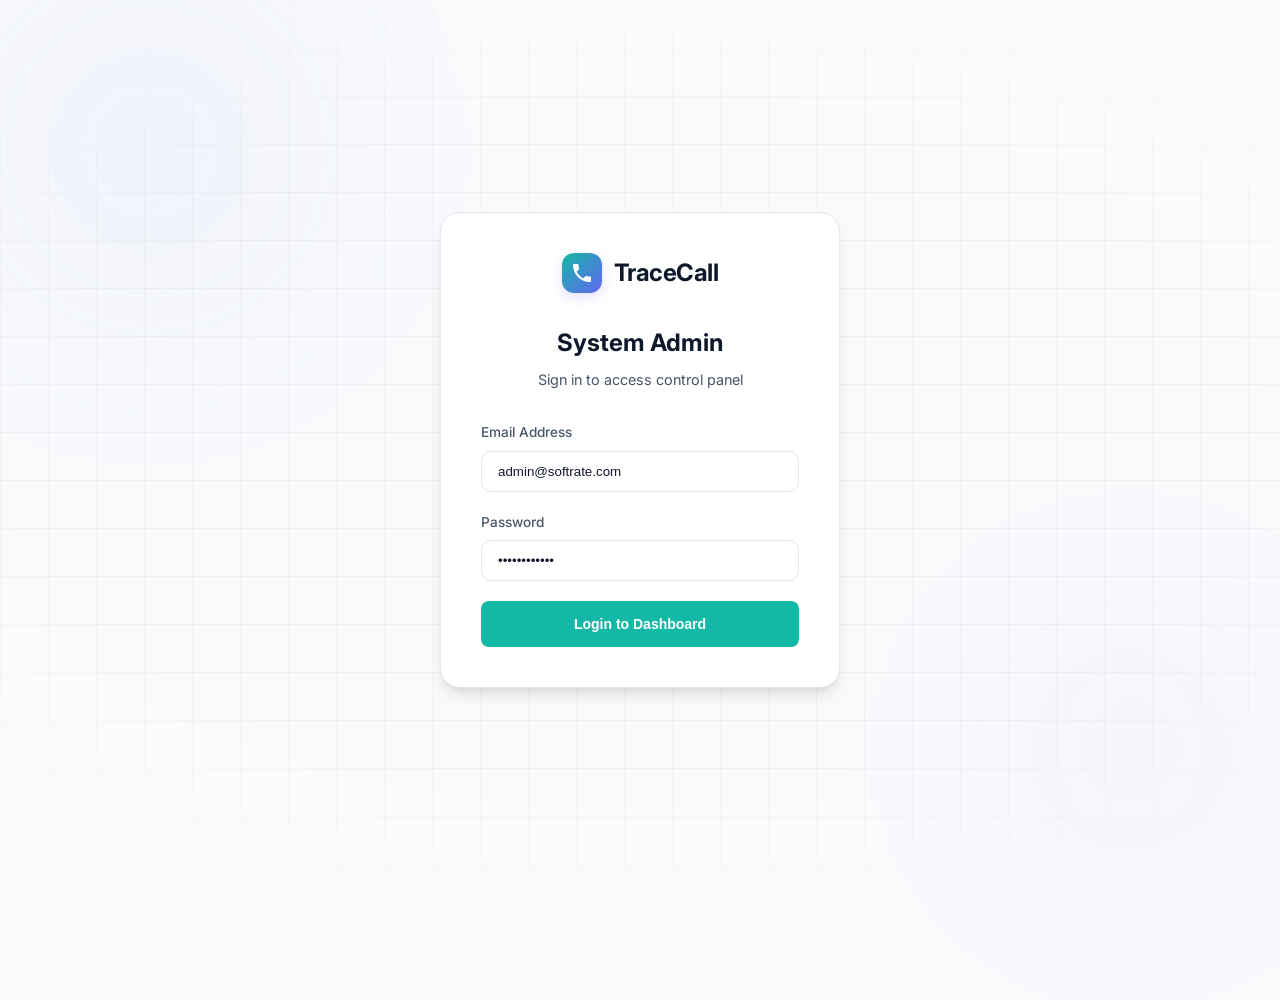
==== dashboard.html @ 7907f195 "initial" ====
<!DOCTYPE html>
<html lang="en">
<head>
    <meta charset="UTF-8">
    <meta name="viewport" content="width=device-width, initial-scale=1.0">
    <title>Admin Dashboard | TraceCall</title>
    <link rel="preconnect" href="https://fonts.googleapis.com">
    <link rel="preconnect" href="https://fonts.gstatic.com" crossorigin>
    <link href="https://fonts.googleapis.com/css2?family=Inter:wght@400;500;600;700&display=swap" rel="stylesheet">
    <link rel="stylesheet" href="style.css">
</head>
<body class="dashboard-page">
    <div class="mobile-header">
        <div class="brand">
            <div class="brand-icon" style="width:24px; height:24px; border-radius:4px;">
                <svg width="14" height="14" viewBox="0 0 24 24" fill="none"><path d="M6.62 10.79C8.06 13.62 10.38 15.93 13.21 17.38L15.41 15.18C15.68 14.91 16.08 14.82 16.43 14.94C17.55 15.31 18.76 15.51 20 15.51C20.55 15.51 21 15.96 21 16.51V20C21 20.55 20.55 21 20 21C10.61 21 3 13.39 3 4C3 3.45 3.45 3 4 3H7.5C8.05 3 8.5 3.45 8.5 4C8.5 5.25 8.7 6.45 9.07 7.57C9.18 7.92 9.1 8.31 8.82 8.59L6.62 10.79Z" fill="white"/></svg>
            </div>
            <span class="brand-name" style="font-size: 1.1rem;">TraceCall</span>
        </div>
        <button class="hamburger" id="menuToggle">
            <svg width="24" height="24" fill="none" stroke="currentColor" viewBox="0 0 24 24"><path stroke-linecap="round" stroke-linejoin="round" stroke-width="2" d="M4 6h16M4 12h16m-7 6h7"/></svg>
        </button>
    </div>

    <div class="sidebar-overlay" id="sidebarOverlay"></div>

    <aside class="sidebar" id="sidebar">
        <div class="brand">
            <div class="brand-icon">
                <svg width="20" height="20" viewBox="0 0 24 24" fill="none">
                    <path d="M6.62 10.79C8.06 13.62 10.38 15.93 13.21 17.38L15.41 15.18C15.68 14.91 16.08 14.82 16.43 14.94C17.55 15.31 18.76 15.51 20 15.51C20.55 15.51 21 15.96 21 16.51V20C21 20.55 20.55 21 20 21C10.61 21 3 13.39 3 4C3 3.45 3.45 3 4 3H7.5C8.05 3 8.5 3.45 8.5 4C8.5 5.25 8.7 6.45 9.07 7.57C9.18 7.92 9.1 8.31 8.82 8.59L6.62 10.79Z" fill="white"/>
                </svg>
            </div>
            <span class="brand-name">TraceCall</span>
        </div>
        
        <nav class="nav">
            <a href="#" class="nav-item active">
                <svg width="20" height="20" fill="currentColor" viewBox="0 0 20 20"><path d="M3 3a1 1 0 000 2h11a1 1 0 100-2H3zM3 7a1 1 0 000 2h11a1 1 0 100-2H3zM3 11a1 1 0 100-2h4a1 1 0 100-2H3zM13 16a1 1 0 102 0v-5.586l1.293 1.293a1 1 0 001.414-1.414l-3-3a1 1 0 00-1.414 0l-3 3a1 1 0 101.414 1.414L13 10.414V16z"/></svg>
                Requests Dashboard
            </a>
            <a href="#" class="nav-item">
                <svg width="20" height="20" fill="currentColor" viewBox="0 0 20 20"><path d="M9 6a3 3 0 11-6 0 3 3 0 016 0zM17 6a3 3 0 11-6 0 3 3 0 016 0zM12.93 17c.046-.327.07-.66.07-1a6.97 6.97 0 00-1.5-4.33A5 5 0 0119 16v1h-6.07zM6 11a5 5 0 015 5v1H1v-1a5 5 0 015-5z"/></svg>
                Company Management
            </a>
        </nav>

        <button onclick="logout()" class="btn btn-logout">
            <svg width="18" height="18" fill="none" stroke="currentColor" viewBox="0 0 24 24"><path stroke-linecap="round" stroke-linejoin="round" stroke-width="2" d="M17 16l4-4m0 0l-4-4m4 4H7m6 4v1a3 3 0 01-3 3H6a3 3 0 01-3-3V7a3 3 0 013-3h4a3 3 0 013 3v1"/></svg>
            Sign Out
        </button>
    </aside>

    <main class="main-content">
        <header style="margin-bottom: 2.5rem;">
            <h1 style="font-size: 1.75rem; font-weight: 700; color: var(--text-1);">Admin Dashboard</h1>
            <p style="color: var(--text-2);">Management portal for free trial requests</p>
        </header>

        <div class="stats-grid">
            <div class="stat-card">
                <div class="stat-label">Total Registered</div>
                <div class="stat-value" id="stat-total">-</div>
            </div>
            <div class="stat-card">
                <div class="stat-label" style="color: var(--purple)">Pending Request</div>
                <div class="stat-value" id="stat-pending">-</div>
            </div>
            <div class="stat-card">
                <div class="stat-label" style="color: var(--green)">Active Trials</div>
                <div class="stat-value" id="stat-active">-</div>
            </div>
            <div class="stat-card">
                <div class="stat-label" style="color: var(--pink)">On Due Accounts</div>
                <div class="stat-value" id="stat-due">-</div>
            </div>
        </div>

        <div class="card">
            <div class="card-header">
                <h3 style="font-size: 1rem; font-weight: 600;">Enterprise Directory</h3>
            </div>
            <table>
                <thead>
                    <tr>
                        <th>Company</th>
                        <th>Admin</th>
                        <th>Current Status</th>
                        <th>Created At</th>
                        <th>Actions</th>
                    </tr>
                </thead>
                <tbody id="companyTable">
                    <!-- Data injected here -->
                </tbody>
            </table>
        </div>
    </main>

    <script src="api.js"></script>
    <script>
        const token = localStorage.getItem('adminToken');
        if (!token) window.location.href = 'index.html';

        // Mobile Sidebar Toggle
        const menuToggle = document.getElementById('menuToggle');
        const sidebar = document.getElementById('sidebar');
        const overlay = document.getElementById('sidebarOverlay');
        
        function toggleMenu() {
            const isOpen = sidebar.classList.toggle('open');
            overlay.classList.toggle('open', isOpen);
            document.body.style.overflow = isOpen ? 'hidden' : '';
        }

        menuToggle.addEventListener('click', toggleMenu);
        overlay.addEventListener('click', toggleMenu);

        // Close sidebar when clicking links on mobile
        document.querySelectorAll('.nav-item').forEach(item => {
            item.addEventListener('click', () => {
                if(window.innerWidth <= 768) {
                    sidebar.classList.remove('open');
                    overlay.classList.remove('open');
                    document.body.style.overflow = '';
                }
            });
        });

        function logout() {
            localStorage.removeItem('adminToken');
            window.location.href = 'index.html';
        }

        async function fetchCompanies() {
            try {
                const { status, data } = await api.getCompanies(token);
                if (status === 401 || status === 403) logout();
                
                if (data.success) {
                    renderStats(data.companies);
                    renderTable(data.companies);
                }
            } catch (err) {
                console.error('Fetch error:', err);
            }
        }

        function renderStats(companies) {
            document.getElementById('stat-total').innerText = companies.length;
            document.getElementById('stat-pending').innerText = companies.filter(c => c.status === 'Free-Trial-Request').length;
            document.getElementById('stat-active').innerText = companies.filter(c => c.status === 'Free-Trial').length;
            document.getElementById('stat-due').innerText = companies.filter(c => c.status === 'On due').length;
        }

        function renderTable(companies) {
            const tbody = document.getElementById('companyTable');
            tbody.innerHTML = '';

            companies.forEach(c => {
                const tr = document.createElement('tr');
                
                let statusClass = 'status-trial';
                if (c.status === 'Free-Trial-Request') statusClass = 'status-request';
                if (c.status === 'On due') statusClass = 'status-due';

                const dt = new Date(c.createdAt);
                const joinedDate = dt.toLocaleDateString('en-US', { month: 'short', day: 'numeric', year: 'numeric' });

                tr.innerHTML = `
                    <td>
                        <div style="display:flex; align-items:center; gap:12px;">
                            <div style="width:32px; height:32px; border-radius:6px; background:linear-gradient(135deg, var(--accent), var(--purple)); color:white; display:flex; align-items:center; justify-content:center; font-weight:bold; font-size:0.7rem;">
                                ${c.companyName.substring(0,2).toUpperCase()}
                            </div>
                            <div>
                                <div style="font-weight:600; font-size:0.9rem;">${c.companyName}</div>
                                <div style="font-size:0.75rem; color:var(--text-3); font-family:monospace;">${c.companyCode || '...'}</div>
                            </div>
                        </div>
                    </td>
                    <td data-label="Admin">
                        <div>
                            <div style="font-weight:500; font-size:0.85rem;">${c.name}</div>
                            <div style="color:var(--text-3); font-size:0.75rem;">${c.email}</div>
                        </div>
                    </td>
                    <td data-label="Status">
                        <span class="badge ${statusClass}">${c.status.replace(/-/g, ' ')}</span>
                    </td>
                    <td data-label="Joined">
                        <span style="color:var(--text-2); font-size:0.85rem;">${joinedDate}</span>
                    </td>
                    <td>
                        <div class="actions" style="display:flex; gap:8px;">
                            ${c.status === 'Free-Trial-Request' ? `
                                <button onclick="approveCompany('${c._id}')" class="btn btn-approve">Approve</button>
                                <button onclick="rejectCompany('${c._id}')" class="btn btn-reject">Reject</button>
                            ` : `<span style="color:var(--text-3); font-size:0.75rem; font-style:italic;">No pending actions</span>`}
                        </div>
                    </td>
                `;
                tbody.appendChild(tr);
            });
        }

        async function approveCompany(id) {
            if (!confirm('Enable 7-day trial for this company?')) return;
            try {
                const data = await api.approveCompany(id, token);
                if (data.success) fetchCompanies();
            } catch (err) { alert('Action failed'); }
        }

        async function rejectCompany(id) {
            if (!confirm('Reject and delete this request?')) return;
            try {
                const data = await api.rejectCompany(id, token);
                if (data.success) fetchCompanies();
            } catch (err) { alert('Action failed'); }
        }

        fetchCompanies();
        setInterval(fetchCompanies, 30000);
    </script>
</body>
</html>
---- style.css ----
:root {
    --bg: #f8fafc;
    --sidebar-bg: #ffffff;
    --card-bg: #ffffff;
    --card-hover: #f1f5f9;
    --border: #e2e8f0;
    --border-focus: #6366f1;
    --accent: #14b8a6;
    --accent-glow: rgba(20, 184, 166, 0.1);
    --purple: #6366f1;
    --text-1: #0f172a;
    --text-2: #475569;
    --text-3: #94a3b8;
    --green: #10b981;
    --orange: #f59e0b;
    --pink: #ef4444;
    --radius: 12px;
    --font-head: 'Inter', sans-serif;
    --font-body: 'Inter', sans-serif;
    --shadow: 0 1px 3px 0 rgba(0, 0, 0, 0.1), 0 1px 2px -1px rgba(0, 0, 0, 0.1);
    --shadow-md: 0 4px 6px -1px rgba(0, 0, 0, 0.1), 0 2px 4px -2px rgba(0, 0, 0, 0.1);
    --shadow-lg: 0 10px 15px -3px rgba(0, 0, 0, 0.1), 0 4px 6px -4px rgba(0, 0, 0, 0.1);
}

* {
    box-sizing: border-box;
    margin: 0;
    padding: 0;
}

body {
    font-family: var(--font-body);
    background-color: var(--bg);
    color: var(--text-1);
    line-height: 1.5;
}

/* Auth Pages (Login) */
.auth-page {
    display: flex;
    align-items: center;
    justify-content: center;
    min-height: 100vh;
    overflow: hidden;
    position: relative;
}

.hero-bg-grid {
    position: absolute;
    inset: 0;
    background-image:
        linear-gradient(rgba(0, 0, 0, 0.03) 1px, transparent 1px),
        linear-gradient(90deg, rgba(0, 0, 0, 0.03) 1px, transparent 1px);
    background-size: 48px 48px;
    z-index: 0;
    pointer-events: none;
    mask-image: radial-gradient(ellipse 80% 60% at 50% 50%, black 60%, transparent 100%);
}

.hero-orb {
    position: absolute;
    border-radius: 50%;
    filter: blur(80px);
    z-index: 0;
    pointer-events: none;
    opacity: 0.6;
}

.hero-orb-1 {
    width: 600px;
    height: 600px;
    background: radial-gradient(circle, rgba(99, 102, 241, 0.1) 0%, transparent 70%);
    top: -150px;
    left: -150px;
}

.hero-orb-2 {
    width: 500px;
    height: 500px;
    background: radial-gradient(circle, rgba(168, 85, 247, 0.08) 0%, transparent 70%);
    bottom: -100px;
    right: -100px;
}

.login-card {
    background: var(--card-bg);
    padding: 2.5rem;
    border-radius: 20px;
    width: 100%;
    max-width: 400px;
    box-shadow: var(--shadow-lg);
    border: 1px solid var(--border);
    z-index: 10;
    animation: slideUp 0.4s ease-out;
}

@keyframes slideUp {
    from { opacity: 0; transform: translateY(20px); }
    to { opacity: 1; transform: translateY(0); }
}

/* Common Components */
.brand {
    display: flex;
    align-items: center;
    gap: 12px;
}

.brand-icon {
    width: 40px;
    height: 40px;
    background: linear-gradient(135deg, var(--accent), var(--purple));
    border-radius: 12px;
    display: flex;
    align-items: center;
    justify-content: center;
    color: white;
    box-shadow: 0 4px 12px rgba(99, 102, 241, 0.2);
}

.brand-name {
    font-family: var(--font-head);
    font-size: 1.5rem;
    font-weight: 700;
    color: var(--text-1);
    letter-spacing: -0.02em;
}

/* Dashboard Layout */
.dashboard-page {
    display: flex;
    min-height: 100vh;
}

.sidebar {
    width: 280px;
    background-color: var(--sidebar-bg);
    border-right: 1px solid var(--border);
    display: flex;
    flex-direction: column;
    padding: 2rem 1.5rem;
    flex-shrink: 0;
    position: sticky;
    top: 0;
    height: 100vh;
}

.main-content {
    flex: 1;
    padding: 2.5rem;
    overflow-y: auto;
}

.nav {
    display: flex;
    flex-direction: column;
    gap: 0.5rem;
    margin-top: 2rem;
}

.nav-item {
    display: flex;
    align-items: center;
    gap: 12px;
    padding: 0.75rem 1rem;
    border-radius: 10px;
    color: var(--text-2);
    text-decoration: none;
    transition: all 0.2s;
    font-weight: 500;
}

.nav-item:hover, .nav-item.active {
    background-color: var(--card-hover);
    color: var(--text-1);
}

.nav-item.active {
    color: var(--purple);
    background-color: rgba(99, 102, 241, 0.05);
}

/* Cards & Stats */
.stats-grid {
    display: grid;
    grid-template-columns: repeat(auto-fit, minmax(200px, 1fr));
    gap: 1.5rem;
    margin-bottom: 2.5rem;
}

.stat-card {
    background: var(--card-bg);
    padding: 1.5rem;
    border-radius: var(--radius);
    border: 1px solid var(--border);
    transition: transform 0.2s;
    box-shadow: var(--shadow);
}

.stat-card:hover { 
    transform: translateY(-2px);
    box-shadow: var(--shadow-md);
}

.stat-label {
    color: var(--text-2);
    font-size: 0.75rem;
    font-weight: 600;
    text-transform: uppercase;
    letter-spacing: 0.05em;
    margin-bottom: 0.5rem;
}

.stat-value {
    font-size: 1.5rem;
    font-weight: 700;
    color: var(--text-1);
}

/* Tables */
.card {
    background: var(--card-bg);
    border-radius: var(--radius);
    border: 1px solid var(--border);
    overflow: hidden;
    box-shadow: var(--shadow-md);
}

.card-header {
    padding: 1.5rem;
    border-bottom: 1px solid var(--border);
    display: flex;
    justify-content: space-between;
    align-items: center;
}

table {
    width: 100%;
    border-collapse: collapse;
}

th {
    text-align: left;
    padding: 1rem 1.5rem;
    background: #f8fafc;
    color: var(--text-2);
    font-weight: 600;
    text-transform: uppercase;
    font-size: 0.7rem;
    letter-spacing: 0.05em;
    border-bottom: 1px solid var(--border);
}

td {
    padding: 1rem 1.5rem;
    border-bottom: 1px solid var(--border);
    vertical-align: middle;
}

tr:last-child td { border-bottom: none; }

tr:hover td { background-color: var(--card-hover); }

/* Forms */
.form-group {
    margin-bottom: 1.25rem;
}

label {
    display: block;
    margin-bottom: 0.5rem;
    font-size: 0.85rem;
    font-weight: 500;
    color: var(--text-2);
}

input {
    width: 100%;
    padding: 0.75rem 1rem;
    background: #fff;
    border: 1px solid var(--border);
    border-radius: 10px;
    color: var(--text-1);
    transition: all 0.2s;
    outline: none;
}

input:focus {
    border-color: var(--border-focus);
    box-shadow: 0 0 0 3px rgba(99, 102, 241, 0.1);
}

/* Buttons */
.btn {
    padding: 0.6rem 1.25rem;
    border-radius: 8px;
    font-weight: 600;
    font-size: 0.875rem;
    cursor: pointer;
    border: 1px solid transparent;
    transition: all 0.2s;
    display: inline-flex;
    align-items: center;
    gap: 8px;
}

.btn-primary {
    background: var(--accent);
    color: white;
}

.btn-primary:hover {
    opacity: 0.9;
    transform: translateY(-1px);
}

.btn-approve {
    background: rgba(16, 185, 129, 0.1);
    color: var(--green);
}

.btn-approve:hover {
    background: var(--green);
    color: white;
}

.btn-reject {
    background: rgba(239, 68, 68, 0.1);
    color: var(--pink);
}

.btn-reject:hover {
    background: var(--pink);
    color: white;
}

.btn-logout {
    margin-top: auto;
    background: transparent;
    color: var(--text-2);
    border-color: var(--border);
}

.btn-logout:hover {
    background: #fff1f2;
    color: var(--pink);
    border-color: #fecaca;
}

/* Badges */
.badge {
    display: inline-flex;
    align-items: center;
    padding: 2px 10px;
    border-radius: 100px;
    font-size: 0.7rem;
    font-weight: 700;
    text-transform: uppercase;
    letter-spacing: 0.02em;
}

.status-request { background: #eef2ff; color: #4f46e5; }
.status-trial { background: #ecfdf5; color: #059669; }
.status-due { background: #fff1f2; color: #e11d48; }

.error-message {
    background: #fef2f2;
    color: #b91c1c;
    padding: 0.75rem;
    border-radius: 8px;
    margin-bottom: 1.5rem;
    font-size: 0.85rem;
    border: 1px solid #fee2e2;
    display: none;
}

/* Mobile Responsiveness */
@media (max-width: 768px) {
    .dashboard-page {
        flex-direction: column;
    }

    .sidebar {
        width: 280px;
        height: 100vh;
        position: fixed;
        top: 0;
        left: -280px;
        z-index: 1001;
        transition: left 0.3s cubic-bezier(0.4, 0, 0.2, 1);
        box-shadow: 10px 0 30px rgba(0,0,0,0.1);
    }

    .sidebar.open {
        left: 0;
    }

    .sidebar-overlay {
        position: fixed;
        inset: 0;
        background: rgba(0,0,0,0.4);
        backdrop-filter: blur(4px);
        z-index: 1000;
        display: none;
        opacity: 0;
        transition: opacity 0.3s ease;
    }

    .sidebar-overlay.open {
        display: block;
        opacity: 1;
    }

    .main-content {
        padding: 1.25rem;
        margin-top: 60px;
    }

    .stats-grid {
        grid-template-columns: repeat(2, 1fr);
        gap: 1rem;
    }

    .mobile-header {
        display: flex;
        align-items: center;
        justify-content: space-between;
        padding: 0 1.25rem;
        height: 60px;
        background: var(--sidebar-bg);
        border-bottom: 1px solid var(--border);
        position: fixed;
        top: 0;
        left: 0;
        right: 0;
        z-index: 999;
        box-shadow: 0 1px 2px rgba(0,0,0,0.05);
    }

    .hamburger {
        background: #f1f5f9;
        border: 1px solid var(--border);
        color: var(--text-2);
        cursor: pointer;
        padding: 0.5rem;
        border-radius: 8px;
        display: flex;
        align-items: center;
        justify-content: center;
        transition: all 0.2s;
    }

    .hamburger:active {
        background: #e2e8f0;
    }

    /* Table to Card Transition for Enterprise Directory */
    .card table, .card thead, .card tbody, .card th, .card td, .card tr {
        display: block;
    }

    .card thead {
        display: none; /* Hide header on mobile */
    }

    .card tr {
        padding: 1.5rem;
        border-bottom: 8px solid var(--bg); /* Spacing between cards */
        position: relative;
    }

    .card td {
        border-bottom: none;
        padding: 0.5rem 0;
        display: flex;
        justify-content: space-between;
        align-items: flex-start;
        text-align: right;
        gap: 1rem;
    }

    .card td::before {
        content: attr(data-label);
        font-weight: 700;
        color: var(--text-2);
        text-transform: uppercase;
        font-size: 0.7rem;
        letter-spacing: 0.05em;
        text-align: left;
        flex-shrink: 0;
    }

    .card td:first-child {
        justify-content: center;
        margin-bottom: 0.5rem;
        padding-bottom: 1rem;
        border-bottom: 1px solid var(--border);
        text-align: center;
    }
    
    .card td:first-child::before {
        display: none;
    }

    .card td:last-child {
        justify-content: center;
        margin-top: 1rem;
        padding-top: 1rem;
        border-top: 1px solid var(--border);
    }

    .card td:last-child::before {
        display: none;
    }

    .actions {
        width: 100%;
        justify-content: space-around;
    }

    .login-card {
        max-width: 92%;
        padding: 2rem 1.5rem;
    }
}

@media (min-width: 769px) {
    .mobile-header, .hamburger, .sidebar-overlay {
        display: none !important;
    }
}

@media (max-width: 480px) {
    .stats-grid {
        grid-template-columns: 1fr;
    }
    
    .main-content header h1 {
        font-size: 1.5rem;
    }
    
    .stat-card {
        padding: 1.25rem;
    }
}
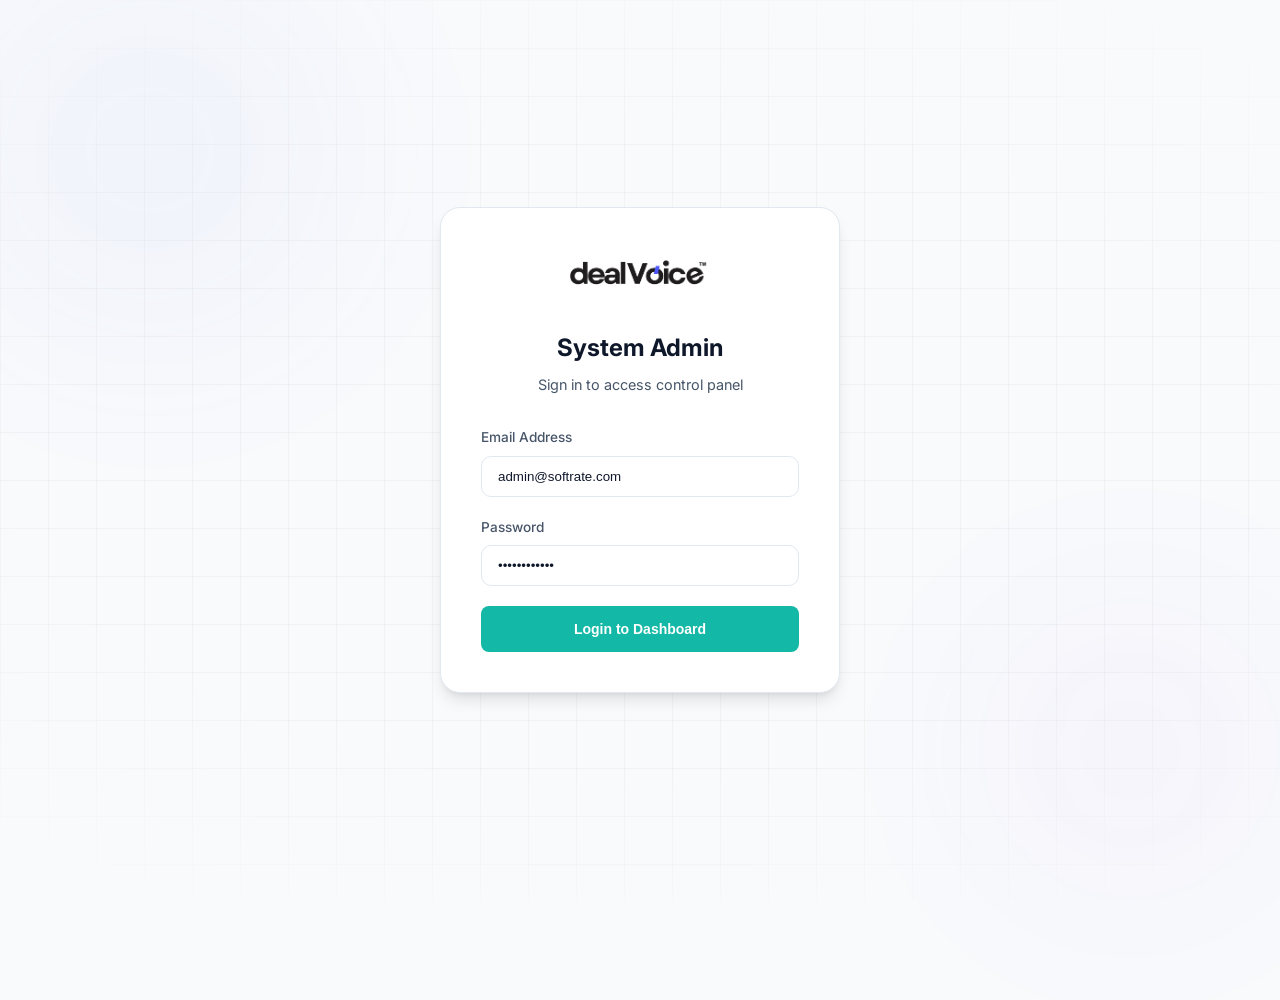
==== commit cc8161c9: "logo" ====
--- a/dashboard.html
+++ b/dashboard.html
@@ -3,7 +3,7 @@
 <head>
     <meta charset="UTF-8">
     <meta name="viewport" content="width=device-width, initial-scale=1.0">
-    <title>Admin Dashboard | TraceCall</title>
+    <title>Admin Dashboard | DealVoice</title>
     <link rel="preconnect" href="https://fonts.googleapis.com">
     <link rel="preconnect" href="https://fonts.gstatic.com" crossorigin>
     <link href="https://fonts.googleapis.com/css2?family=Inter:wght@400;500;600;700&display=swap" rel="stylesheet">
@@ -12,10 +12,9 @@
 <body class="dashboard-page">
     <div class="mobile-header">
         <div class="brand">
-            <div class="brand-icon" style="width:24px; height:24px; border-radius:4px;">
-                <svg width="14" height="14" viewBox="0 0 24 24" fill="none"><path d="M6.62 10.79C8.06 13.62 10.38 15.93 13.21 17.38L15.41 15.18C15.68 14.91 16.08 14.82 16.43 14.94C17.55 15.31 18.76 15.51 20 15.51C20.55 15.51 21 15.96 21 16.51V20C21 20.55 20.55 21 20 21C10.61 21 3 13.39 3 4C3 3.45 3.45 3 4 3H7.5C8.05 3 8.5 3.45 8.5 4C8.5 5.25 8.7 6.45 9.07 7.57C9.18 7.92 9.1 8.31 8.82 8.59L6.62 10.79Z" fill="white"/></svg>
-            </div>
-            <span class="brand-name" style="font-size: 1.1rem;">TraceCall</span>
+            <div class="brand-icon">
+                <img src="assets/icon/logo.png" alt="DealVoice Logo">
+            </div>
         </div>
         <button class="hamburger" id="menuToggle">
             <svg width="24" height="24" fill="none" stroke="currentColor" viewBox="0 0 24 24"><path stroke-linecap="round" stroke-linejoin="round" stroke-width="2" d="M4 6h16M4 12h16m-7 6h7"/></svg>
@@ -27,21 +26,22 @@
     <aside class="sidebar" id="sidebar">
         <div class="brand">
             <div class="brand-icon">
-                <svg width="20" height="20" viewBox="0 0 24 24" fill="none">
-                    <path d="M6.62 10.79C8.06 13.62 10.38 15.93 13.21 17.38L15.41 15.18C15.68 14.91 16.08 14.82 16.43 14.94C17.55 15.31 18.76 15.51 20 15.51C20.55 15.51 21 15.96 21 16.51V20C21 20.55 20.55 21 20 21C10.61 21 3 13.39 3 4C3 3.45 3.45 3 4 3H7.5C8.05 3 8.5 3.45 8.5 4C8.5 5.25 8.7 6.45 9.07 7.57C9.18 7.92 9.1 8.31 8.82 8.59L6.62 10.79Z" fill="white"/>
-                </svg>
-            </div>
-            <span class="brand-name">TraceCall</span>
+                <img src="assets/icon/logo.png" alt="DealVoice Logo">
+            </div>
         </div>
         
         <nav class="nav">
-            <a href="#" class="nav-item active">
+            <a href="#" class="nav-item active" onclick="switchTab('requests', this)">
                 <svg width="20" height="20" fill="currentColor" viewBox="0 0 20 20"><path d="M3 3a1 1 0 000 2h11a1 1 0 100-2H3zM3 7a1 1 0 000 2h11a1 1 0 100-2H3zM3 11a1 1 0 100-2h4a1 1 0 100-2H3zM13 16a1 1 0 102 0v-5.586l1.293 1.293a1 1 0 001.414-1.414l-3-3a1 1 0 00-1.414 0l-3 3a1 1 0 101.414 1.414L13 10.414V16z"/></svg>
                 Requests Dashboard
             </a>
-            <a href="#" class="nav-item">
+            <a href="#" class="nav-item" onclick="switchTab('companies', this)">
                 <svg width="20" height="20" fill="currentColor" viewBox="0 0 20 20"><path d="M9 6a3 3 0 11-6 0 3 3 0 016 0zM17 6a3 3 0 11-6 0 3 3 0 016 0zM12.93 17c.046-.327.07-.66.07-1a6.97 6.97 0 00-1.5-4.33A5 5 0 0119 16v1h-6.07zM6 11a5 5 0 015 5v1H1v-1a5 5 0 015-5z"/></svg>
                 Company Management
+            </a>
+            <a href="#" class="nav-item" onclick="switchTab('rm', this)">
+                <svg width="20" height="20" fill="none" stroke="currentColor" viewBox="0 0 24 24"><path stroke-linecap="round" stroke-linejoin="round" stroke-width="2" d="M12 4.354a4 4 0 110 5.292M15 21H3v-1a6 6 0 0112 0v1zm0 0h6v-1a6 6 0 00-9-5.197M13 7a4 4 0 11-8 0 4 4 0 018 0z" /></svg>
+                Assign Relationship Manager
             </a>
         </nav>
 
@@ -76,26 +76,111 @@
             </div>
         </div>
 
-        <div class="card">
-            <div class="card-header">
-                <h3 style="font-size: 1rem; font-weight: 600;">Enterprise Directory</h3>
-            </div>
-            <table>
-                <thead>
-                    <tr>
-                        <th>Company</th>
-                        <th>Admin</th>
-                        <th>Current Status</th>
-                        <th>Created At</th>
-                        <th>Actions</th>
-                    </tr>
-                </thead>
-                <tbody id="companyTable">
-                    <!-- Data injected here -->
-                </tbody>
-            </table>
+        <!-- TAB 1: Enterprise Directory -->
+        <div id="tab-requests" class="tab-content">
+            <div class="card">
+                <div class="card-header">
+                    <h3 style="font-size: 1rem; font-weight: 600;">Enterprise Directory</h3>
+                </div>
+                <table>
+                    <thead>
+                        <tr>
+                            <th>Company</th>
+                            <th>Admin</th>
+                            <th>Current Status</th>
+                            <th>Created At</th>
+                            <th>Actions</th>
+                        </tr>
+                    </thead>
+                    <tbody id="companyTable">
+                        <!-- Data injected here -->
+                    </tbody>
+                </table>
+            </div>
+        </div>
+
+        <!-- TAB 2: Company Management -->
+        <div id="tab-companies" class="tab-content" style="display: none;">
+            <div class="card">
+                <div class="card-header">
+                    <h3 style="font-size: 1rem; font-weight: 600;">Company Management</h3>
+                </div>
+                <table>
+                    <thead>
+                        <tr>
+                            <th>Company</th>
+                            <th>Admin</th>
+                            <th>Industry</th>
+                            <th>Team Size</th>
+                            <th>Current Status</th>
+                        </tr>
+                    </thead>
+                    <tbody id="allCompaniesTable">
+                    </tbody>
+                </table>
+            </div>
+        </div>
+
+        <!-- TAB 3: Assign RM -->
+        <div id="tab-rm" class="tab-content" style="display: none;">
+            <div class="card">
+                <div class="card-header">
+                    <h3 style="font-size: 1rem; font-weight: 600;">Assign Relationship Manager</h3>
+                </div>
+                <table>
+                    <thead>
+                        <tr>
+                            <th>Company</th>
+                            <th>RM Requested?</th>
+                            <th>Current RM</th>
+                            <th>Actions</th>
+                        </tr>
+                    </thead>
+                    <tbody id="rmTable">
+                    </tbody>
+                </table>
+            </div>
         </div>
     </main>
+
+    <!-- RM ASSIGNMENT MODAL -->
+    <div id="rmModal" class="modal-overlay" style="display:none; position:fixed; top:0; left:0; width:100%; height:100%; background:rgba(0,0,0,0.5); z-index:1000; align-items:center; justify-content:center;">
+        <div style="background:var(--card-bg); padding:2rem; border-radius:12px; width:450px; max-width:90%; position:relative; box-shadow:var(--shadow-lg);">
+            <h3 style="margin-bottom:1rem; color:var(--text-1);">Assign Relationship Manager</h3>
+            <p style="color:var(--text-3); font-size:0.85rem; margin-bottom:1.5rem;" id="rmCompanyName"></p>
+            <input type="hidden" id="rmCompanyCode">
+            
+            <div class="form-group" style="margin-bottom:1rem;">
+                <label style="display:block; margin-bottom:0.4rem; color:var(--text-2); font-size:0.85rem;">Name</label>
+                <input type="text" id="rmName" placeholder="John Doe" style="width:100%; padding:0.75rem; border:1px solid var(--border); border-radius:6px; background:var(--bg); color:var(--text-1);">
+            </div>
+            <div style="display:flex; gap:1rem; margin-bottom:1rem;">
+                <div class="form-group" style="flex:1;">
+                    <label style="display:block; margin-bottom:0.4rem; color:var(--text-2); font-size:0.85rem;">Phone</label>
+                    <input type="text" id="rmPhone" placeholder="+91 9876543210" style="width:100%; padding:0.75rem; border:1px solid var(--border); border-radius:6px; background:var(--bg); color:var(--text-1);">
+                </div>
+                <div class="form-group" style="flex:1;">
+                    <label style="display:block; margin-bottom:0.4rem; color:var(--text-2); font-size:0.85rem;">Email</label>
+                    <input type="email" id="rmEmail" placeholder="john@dealvoice.co" style="width:100%; padding:0.75rem; border:1px solid var(--border); border-radius:6px; background:var(--bg); color:var(--text-1);">
+                </div>
+            </div>
+            <div style="display:flex; gap:1rem; margin-bottom:2rem;">
+                <div class="form-group" style="flex:1;">
+                    <label style="display:block; margin-bottom:0.4rem; color:var(--text-2); font-size:0.85rem;">Working Days</label>
+                    <input type="text" id="rmDays" value="Monday to Friday" style="width:100%; padding:0.75rem; border:1px solid var(--border); border-radius:6px; background:var(--bg); color:var(--text-1);">
+                </div>
+                <div class="form-group" style="flex:1;">
+                    <label style="display:block; margin-bottom:0.4rem; color:var(--text-2); font-size:0.85rem;">Working Hours</label>
+                    <input type="text" id="rmHours" value="10:00am to 7:00pm" style="width:100%; padding:0.75rem; border:1px solid var(--border); border-radius:6px; background:var(--bg); color:var(--text-1);">
+                </div>
+            </div>
+            
+            <div style="display:flex; justify-content:flex-end; gap:0.5rem;">
+                <button onclick="closeRmModal()" style="padding:0.75rem 1rem; border:none; background:transparent; color:var(--text-2); cursor:pointer;">Cancel</button>
+                <button onclick="submitRm()" id="assignRmBtn" style="padding:0.75rem 1.5rem; border:none; background:var(--orange); color:white; border-radius:6px; cursor:pointer;" class="btn btn-primary">Assign Manager</button>
+            </div>
+        </div>
+    </div>
 
     <script src="api.js"></script>
     <script>
@@ -132,14 +217,25 @@
             window.location.href = 'index.html';
         }
 
+        let allCompanies = [];
+        
+        function switchTab(tabId, el) {
+            document.querySelectorAll('.nav-item').forEach(n => n.classList.remove('active'));
+            if(el) el.classList.add('active');
+            
+            document.querySelectorAll('.tab-content').forEach(t => t.style.display = 'none');
+            document.getElementById('tab-' + tabId).style.display = 'block';
+        }
+
         async function fetchCompanies() {
             try {
                 const { status, data } = await api.getCompanies(token);
                 if (status === 401 || status === 403) logout();
                 
                 if (data.success) {
-                    renderStats(data.companies);
-                    renderTable(data.companies);
+                    allCompanies = data.companies;
+                    renderStats(allCompanies);
+                    renderTables();
                 }
             } catch (err) {
                 console.error('Fetch error:', err);
@@ -153,44 +249,70 @@
             document.getElementById('stat-due').innerText = companies.filter(c => c.status === 'On due').length;
         }
 
-        function renderTable(companies) {
-            const tbody = document.getElementById('companyTable');
-            tbody.innerHTML = '';
-
-            companies.forEach(c => {
-                const tr = document.createElement('tr');
-                
-                let statusClass = 'status-trial';
-                if (c.status === 'Free-Trial-Request') statusClass = 'status-request';
-                if (c.status === 'On due') statusClass = 'status-due';
-
-                const dt = new Date(c.createdAt);
-                const joinedDate = dt.toLocaleDateString('en-US', { month: 'short', day: 'numeric', year: 'numeric' });
-
+        function renderTables() {
+            const reqTbody = document.getElementById('companyTable');
+            const allTbody = document.getElementById('allCompaniesTable');
+            const rmTbody = document.getElementById('rmTable');
+
+            reqTbody.innerHTML = '';
+            allTbody.innerHTML = '';
+            rmTbody.innerHTML = '';
+
+            const requests = allCompanies.filter(c => c.status === 'Free-Trial-Request');
+
+            // Render Requests Table
+            requests.forEach(c => reqTbody.appendChild(buildRow(c, 'requests')));
+            if(requests.length === 0) reqTbody.innerHTML = '<tr><td colspan="5" style="text-align:center; padding:2rem; color:var(--text-3);">No pending requests.</td></tr>';
+
+            // Render All Companies Table
+            allCompanies.forEach(c => allTbody.appendChild(buildRow(c, 'companies')));
+            if(allCompanies.length === 0) allTbody.innerHTML = '<tr><td colspan="5" style="text-align:center; padding:2rem; color:var(--text-3);">No companies found.</td></tr>';
+
+            // Render RM Table
+            allCompanies.forEach(c => rmTbody.appendChild(buildRow(c, 'rm')));
+            if(allCompanies.length === 0) rmTbody.innerHTML = '<tr><td colspan="4" style="text-align:center; padding:2rem; color:var(--text-3);">No companies found.</td></tr>';
+        }
+
+        function buildRow(c, tableType) {
+            const tr = document.createElement('tr');
+            
+            let statusClass = 'status-trial';
+            if (c.status === 'Free-Trial-Request') statusClass = 'status-request';
+            if (c.status === 'On due') statusClass = 'status-due';
+
+            const dt = new Date(c.createdAt);
+            const joinedDate = dt.toLocaleDateString('en-US', { month: 'short', day: 'numeric', year: 'numeric' });
+
+            const compCol = `
+                <td>
+                    <div style="display:flex; align-items:center; gap:12px;">
+                        <div style="width:32px; height:32px; border-radius:50%; background:var(--purple); color:white; display:flex; align-items:center; justify-content:center; font-weight:bold; font-size:0.7rem;">
+                            ${c.companyName.substring(0,2).toUpperCase()}
+                        </div>
+                        <div>
+                            <div style="font-weight:600; font-size:0.9rem;">${c.companyName}</div>
+                            <div style="font-size:0.75rem; color:var(--text-3); font-family:monospace;">${c.companyCode || '...'}</div>
+                        </div>
+                    </div>
+                </td>
+            `;
+            const adminCol = `
+                <td data-label="Admin">
+                    <div>
+                        <div style="font-weight:500; font-size:0.85rem;">${c.name}</div>
+                        <div style="color:var(--text-3); font-size:0.75rem;">${c.email}</div>
+                        <div style="color:var(--text-3); font-size:0.75rem;">${c.countryCode || ''} ${c.mobile}</div>
+                    </div>
+                </td>
+            `;
+            const statusCol = `<td data-label="Status"><span class="badge ${statusClass}">${c.status.replace(/-/g, ' ')}</span></td>`;
+
+            if (tableType === 'requests') {
                 tr.innerHTML = `
-                    <td>
-                        <div style="display:flex; align-items:center; gap:12px;">
-                            <div style="width:32px; height:32px; border-radius:6px; background:linear-gradient(135deg, var(--accent), var(--purple)); color:white; display:flex; align-items:center; justify-content:center; font-weight:bold; font-size:0.7rem;">
-                                ${c.companyName.substring(0,2).toUpperCase()}
-                            </div>
-                            <div>
-                                <div style="font-weight:600; font-size:0.9rem;">${c.companyName}</div>
-                                <div style="font-size:0.75rem; color:var(--text-3); font-family:monospace;">${c.companyCode || '...'}</div>
-                            </div>
-                        </div>
-                    </td>
-                    <td data-label="Admin">
-                        <div>
-                            <div style="font-weight:500; font-size:0.85rem;">${c.name}</div>
-                            <div style="color:var(--text-3); font-size:0.75rem;">${c.email}</div>
-                        </div>
-                    </td>
-                    <td data-label="Status">
-                        <span class="badge ${statusClass}">${c.status.replace(/-/g, ' ')}</span>
-                    </td>
-                    <td data-label="Joined">
-                        <span style="color:var(--text-2); font-size:0.85rem;">${joinedDate}</span>
-                    </td>
+                    ${compCol}
+                    ${adminCol}
+                    ${statusCol}
+                    <td data-label="Joined"><span style="color:var(--text-2); font-size:0.85rem;">${joinedDate}</span></td>
                     <td>
                         <div class="actions" style="display:flex; gap:8px;">
                             ${c.status === 'Free-Trial-Request' ? `
@@ -200,8 +322,37 @@
                         </div>
                     </td>
                 `;
-                tbody.appendChild(tr);
-            });
+            } else if (tableType === 'companies') {
+                tr.innerHTML = `
+                    ${compCol}
+                    ${adminCol}
+                    <td data-label="Industry"><span style="color:var(--text-2); font-size:0.85rem;">${c.industry || '-'}</span></td>
+                    <td data-label="Team Size"><span style="color:var(--text-2); font-size:0.85rem;">${c.teamSize || '-'}</span></td>
+                    ${statusCol}
+                `;
+            } else if (tableType === 'rm') {
+                const hasRm = c.relationshipManager && c.relationshipManager.name;
+                const requestedRm = c.rmRequestTime ? '<span style="color:var(--orange); font-size:0.8rem; font-weight:600;">Requested</span>' : '<span style="color:var(--text-3); font-size:0.8rem;">No</span>';
+                
+                tr.innerHTML = `
+                    ${compCol}
+                    <td data-label="RM Requested?">${requestedRm}</td>
+                    <td data-label="Current RM">
+                        ${hasRm ? `
+                            <div>
+                                <div style="font-weight:500; font-size:0.85rem;">${c.relationshipManager.name}</div>
+                                <div style="color:var(--text-3); font-size:0.75rem;">${c.relationshipManager.phone}</div>
+                            </div>
+                        ` : `<span style="color:var(--text-3); font-size:0.85rem; font-style:italic;">Unassigned</span>`}
+                    </td>
+                    <td>
+                        <button onclick="openRmModal('${c.companyCode}', '${c.companyName.replace(/'/g, "\\'")}')" class="btn btn-primary" style="padding:0.4rem 0.8rem; font-size:0.8rem;">
+                            ${hasRm ? 'Reassign RM' : 'Assign RM'}
+                        </button>
+                    </td>
+                `;
+            }
+            return tr;
         }
 
         async function approveCompany(id) {
@@ -220,6 +371,57 @@
             } catch (err) { alert('Action failed'); }
         }
 
+        // RM Modal Logic
+        function openRmModal(companyCode, companyName) {
+            document.getElementById('rmCompanyCode').value = companyCode;
+            document.getElementById('rmCompanyName').innerText = `For company: ${companyName} (${companyCode})`;
+            const m = document.getElementById('rmModal');
+            m.style.display = 'flex';
+        }
+
+        function closeRmModal() {
+            document.getElementById('rmModal').style.display = 'none';
+        }
+
+        async function submitRm() {
+            const btn = document.getElementById('assignRmBtn');
+            const code = document.getElementById('rmCompanyCode').value;
+            const rmData = {
+                name: document.getElementById('rmName').value,
+                phone: document.getElementById('rmPhone').value,
+                email: document.getElementById('rmEmail').value,
+                workingDays: document.getElementById('rmDays').value,
+                workingHours: document.getElementById('rmHours').value
+            };
+
+            if(!rmData.name || !rmData.phone || !rmData.email) return alert('Name, Phone, and Email are required.');
+
+            btn.disabled = true;
+            btn.innerText = 'Assigning...';
+
+            try {
+                const data = await api.assignRm(code, rmData, token);
+                if (data.success) {
+                    alert('Successfully assigned RM');
+                    closeRmModal();
+                    
+                    // Clear form
+                    document.getElementById('rmName').value = '';
+                    document.getElementById('rmPhone').value = '';
+                    document.getElementById('rmEmail').value = '';
+                    
+                    fetchCompanies();
+                } else {
+                    alert('Failed to assign RM: ' + data.message);
+                }
+            } catch (err) {
+                alert('Error connecting to API.');
+            } finally {
+                btn.disabled = false;
+                btn.innerText = 'Assign Manager';
+            }
+        }
+
         fetchCompanies();
         setInterval(fetchCompanies, 30000);
     </script>
--- a/style.css
+++ b/style.css
@@ -107,15 +107,16 @@
 }
 
 .brand-icon {
-    width: 40px;
-    height: 40px;
-    background: linear-gradient(135deg, var(--accent), var(--purple));
+    display: flex;
+    align-items: center;
+    justify-content: center;
+}
+
+.brand-icon img {
+    width: 160px;
+    height: 50px;
+    object-fit: contain;
     border-radius: 12px;
-    display: flex;
-    align-items: center;
-    justify-content: center;
-    color: white;
-    box-shadow: 0 4px 12px rgba(99, 102, 241, 0.2);
 }
 
 .brand-name {
@@ -426,7 +427,7 @@
         align-items: center;
         justify-content: space-between;
         padding: 0 1.25rem;
-        height: 60px;
+        height: 90px;
         background: var(--sidebar-bg);
         border-bottom: 1px solid var(--border);
         position: fixed;
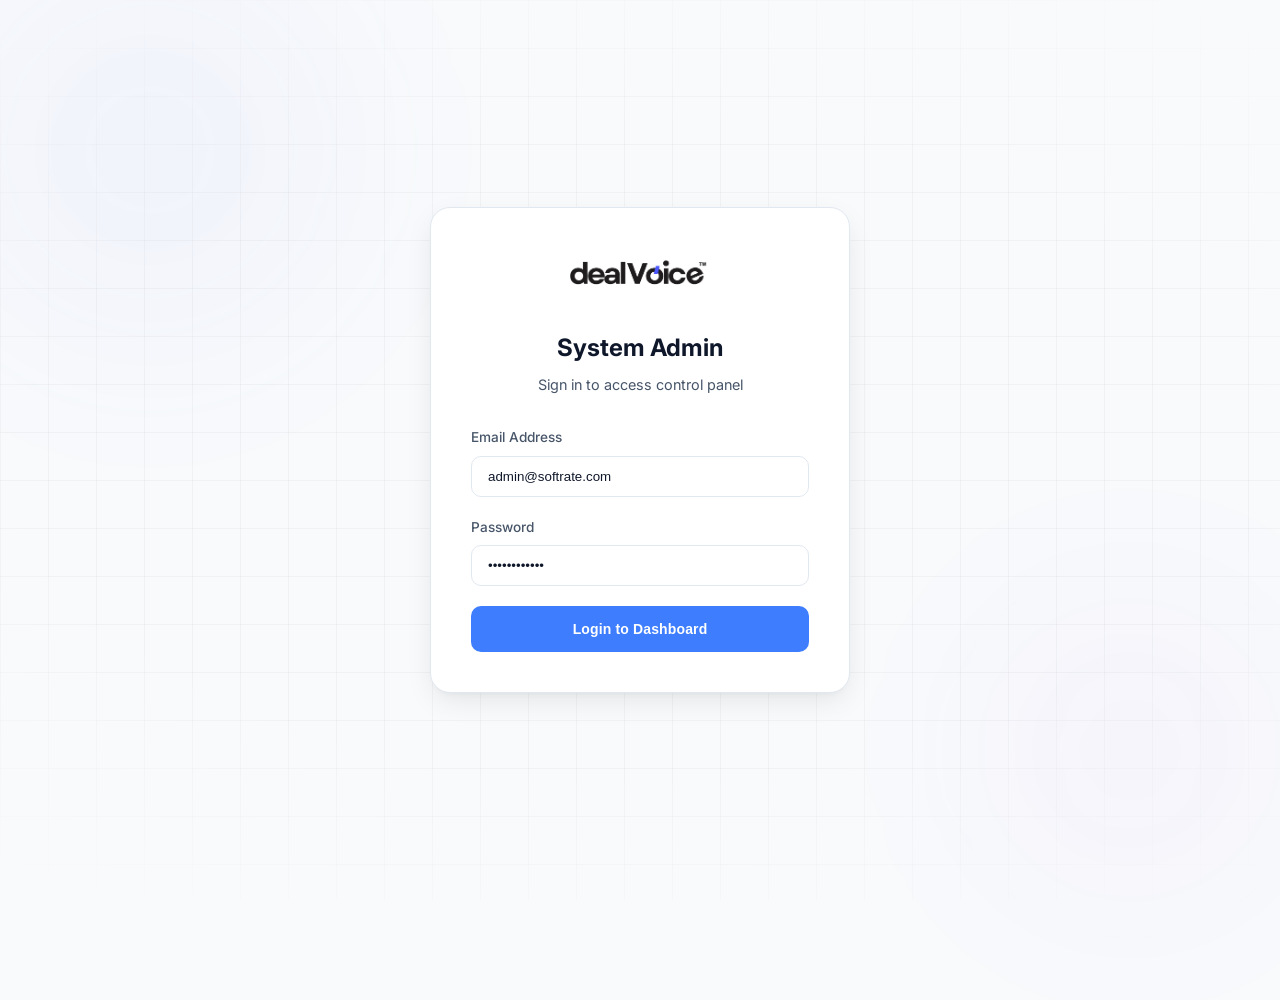
==== commit 7e9c4760: "ui" ====
--- a/dashboard.html
+++ b/dashboard.html
@@ -113,6 +113,7 @@
                             <th>Industry</th>
                             <th>Team Size</th>
                             <th>Current Status</th>
+                            <th>Actions</th>
                         </tr>
                     </thead>
                     <tbody id="allCompaniesTable">
@@ -144,40 +145,86 @@
     </main>
 
     <!-- RM ASSIGNMENT MODAL -->
-    <div id="rmModal" class="modal-overlay" style="display:none; position:fixed; top:0; left:0; width:100%; height:100%; background:rgba(0,0,0,0.5); z-index:1000; align-items:center; justify-content:center;">
-        <div style="background:var(--card-bg); padding:2rem; border-radius:12px; width:450px; max-width:90%; position:relative; box-shadow:var(--shadow-lg);">
-            <h3 style="margin-bottom:1rem; color:var(--text-1);">Assign Relationship Manager</h3>
-            <p style="color:var(--text-3); font-size:0.85rem; margin-bottom:1.5rem;" id="rmCompanyName"></p>
-            <input type="hidden" id="rmCompanyCode">
+    <div id="rmModal" class="modal-overlay">
+        <div class="modal-content" style="max-width:500px">
+            <div class="modal-header">
+                <div>
+                    <h3 style="color:var(--text-1); margin:0;">Assign Relationship Manager</h3>
+                    <p style="color:var(--text-3); font-size:0.85rem; margin-top:0.25rem;" id="rmCompanyName"></p>
+                </div>
+                <button onclick="closeRmModal()" class="btn-close">
+                    <svg width="20" height="20" fill="none" stroke="currentColor" stroke-width="2" viewBox="0 0 24 24"><path d="M6 18L18 6M6 6l12 12"/></svg>
+                </button>
+            </div>
+
+            <div class="modal-body">
+                <input type="hidden" id="rmCompanyCode">
+                <div class="form-group">
+                    <label>Name</label>
+                    <input type="text" id="rmName" placeholder="John Doe">
+                </div>
+                <div style="display:flex; gap:1.25rem;">
+                    <div class="form-group" style="flex:1;">
+                        <label>Phone</label>
+                        <input type="text" id="rmPhone" placeholder="+91 9876543210">
+                    </div>
+                    <div class="form-group" style="flex:1;">
+                        <label>Email Address</label>
+                        <input type="email" id="rmEmail" placeholder="john@dealvoice.co">
+                    </div>
+                </div>
+                <div style="display:flex; gap:1.25rem;">
+                    <div class="form-group" style="flex:1;">
+                        <label>Working Days</label>
+                        <input type="text" id="rmDays" value="Monday to Friday">
+                    </div>
+                    <div class="form-group" style="flex:1;">
+                        <label>Working Hours</label>
+                        <input type="text" id="rmHours" value="10:00am to 7:00pm">
+                    </div>
+                </div>
+            </div>
+
+            <div class="modal-footer">
+                <button onclick="closeRmModal()" class="btn btn-secondary" style="border: 1px solid var(--border); padding: 0.6rem 1.25rem;">Cancel</button>
+                <button onclick="submitRm()" id="assignRmBtn" class="btn btn-primary" style="background:var(--orange);">Assign Manager</button>
+            </div>
+        </div>
+    </div>
+
+    <!-- PAYMENTS MODAL -->
+    <div id="paymentsModal" class="modal-overlay">
+        <div class="modal-content" style="max-width:1100px;">
+            <div class="modal-header">
+                <div>
+                    <h3 style="color:var(--text-1); margin:0;">Payment History</h3>
+                    <p style="color:var(--text-3); font-size:0.85rem; margin-top:0.25rem;" id="paymentsCompanyName"></p>
+                </div>
+                <button onclick="closePaymentsModal()" class="btn-close">
+                    <svg width="24" height="24" fill="none" stroke="currentColor" stroke-width="2" viewBox="0 0 24 24"><path d="M6 18L18 6M6 6l12 12"/></svg>
+                </button>
+            </div>
             
-            <div class="form-group" style="margin-bottom:1rem;">
-                <label style="display:block; margin-bottom:0.4rem; color:var(--text-2); font-size:0.85rem;">Name</label>
-                <input type="text" id="rmName" placeholder="John Doe" style="width:100%; padding:0.75rem; border:1px solid var(--border); border-radius:6px; background:var(--bg); color:var(--text-1);">
-            </div>
-            <div style="display:flex; gap:1rem; margin-bottom:1rem;">
-                <div class="form-group" style="flex:1;">
-                    <label style="display:block; margin-bottom:0.4rem; color:var(--text-2); font-size:0.85rem;">Phone</label>
-                    <input type="text" id="rmPhone" placeholder="+91 9876543210" style="width:100%; padding:0.75rem; border:1px solid var(--border); border-radius:6px; background:var(--bg); color:var(--text-1);">
-                </div>
-                <div class="form-group" style="flex:1;">
-                    <label style="display:block; margin-bottom:0.4rem; color:var(--text-2); font-size:0.85rem;">Email</label>
-                    <input type="email" id="rmEmail" placeholder="john@dealvoice.co" style="width:100%; padding:0.75rem; border:1px solid var(--border); border-radius:6px; background:var(--bg); color:var(--text-1);">
-                </div>
-            </div>
-            <div style="display:flex; gap:1rem; margin-bottom:2rem;">
-                <div class="form-group" style="flex:1;">
-                    <label style="display:block; margin-bottom:0.4rem; color:var(--text-2); font-size:0.85rem;">Working Days</label>
-                    <input type="text" id="rmDays" value="Monday to Friday" style="width:100%; padding:0.75rem; border:1px solid var(--border); border-radius:6px; background:var(--bg); color:var(--text-1);">
-                </div>
-                <div class="form-group" style="flex:1;">
-                    <label style="display:block; margin-bottom:0.4rem; color:var(--text-2); font-size:0.85rem;">Working Hours</label>
-                    <input type="text" id="rmHours" value="10:00am to 7:00pm" style="width:100%; padding:0.75rem; border:1px solid var(--border); border-radius:6px; background:var(--bg); color:var(--text-1);">
-                </div>
-            </div>
-            
-            <div style="display:flex; justify-content:flex-end; gap:0.5rem;">
-                <button onclick="closeRmModal()" style="padding:0.75rem 1rem; border:none; background:transparent; color:var(--text-2); cursor:pointer;">Cancel</button>
-                <button onclick="submitRm()" id="assignRmBtn" style="padding:0.75rem 1.5rem; border:none; background:var(--orange); color:white; border-radius:6px; cursor:pointer;" class="btn btn-primary">Assign Manager</button>
+            <div class="modal-body" style="padding: 0;">
+                <table class="report-table" style="width:100%; border-collapse:collapse; font-size:0.85rem; text-align:left; border: none;">
+                    <thead style="background:var(--bg-main); border-bottom:1px solid var(--border); position: sticky; top: 0; z-index: 5;">
+                        <tr>
+                            <th style="padding:1rem 1.5rem;">Created</th>
+                            <th style="padding:1rem 1.5rem;">Period</th>
+                            <th style="padding:1rem 1.5rem;">Emp</th>
+                            <th style="padding:1rem 1.5rem;">Amount</th>
+                            <th style="padding:1rem 1.5rem;">Status</th>
+                            <th style="padding:1rem 1.5rem;">Transaction Details</th>
+                        </tr>
+                    </thead>
+                    <tbody id="paymentsTableBody">
+                        <tr><td colspan="6" style="text-align:center; padding:3rem; color:var(--text-3);">Loading payments data...</td></tr>
+                    </tbody>
+                </table>
+            </div>
+
+            <div class="modal-footer">
+                <button onclick="closePaymentsModal()" class="btn btn-secondary" style="border: 1px solid var(--border); padding: 0.6rem 1.25rem;">Close Report</button>
             </div>
         </div>
     </div>
@@ -329,6 +376,11 @@
                     <td data-label="Industry"><span style="color:var(--text-2); font-size:0.85rem;">${c.industry || '-'}</span></td>
                     <td data-label="Team Size"><span style="color:var(--text-2); font-size:0.85rem;">${c.teamSize || '-'}</span></td>
                     ${statusCol}
+                    <td>
+                        <button onclick="openPaymentsModal('${c.companyCode}', '${c.companyName.replace(/'/g, "\\'")}')" class="btn btn-secondary" style="padding:0.4rem 0.8rem; font-size:0.8rem; border: 1px solid var(--border); background: transparent; cursor: pointer; border-radius: 4px;">
+                            Payments
+                        </button>
+                    </td>
                 `;
             } else if (tableType === 'rm') {
                 const hasRm = c.relationshipManager && c.relationshipManager.name;
@@ -422,6 +474,75 @@
             }
         }
 
+        // Payments Modal Logic
+        function openPaymentsModal(companyCode, companyName) {
+            document.getElementById('paymentsCompanyName').innerText = `For company: ${companyName} (${companyCode})`;
+            const m = document.getElementById('paymentsModal');
+            m.style.display = 'flex';
+            fetchPayments(companyCode);
+        }
+
+        function closePaymentsModal() {
+            document.getElementById('paymentsModal').style.display = 'none';
+        }
+
+        async function fetchPayments(companyCode) {
+            const tbody = document.getElementById('paymentsTableBody');
+            tbody.innerHTML = '<tr><td colspan="6" style="text-align:center; padding:2rem; color:var(--text-3);">Loading payments...</td></tr>';
+            
+            try {
+                const { status, data } = await api.getCompanyPayments(companyCode, token);
+                
+                if (data.success && data.payments.length > 0) {
+                    tbody.innerHTML = '';
+                    data.payments.forEach(p => {
+                        const tr = document.createElement('tr');
+                        tr.style.borderBottom = '1px solid var(--border)';
+                        
+                        const createDate = new Date(p.createdAt).toLocaleDateString('en-GB', { day: '2-digit', month: 'short', year: 'numeric' });
+                        const fromDate = new Date(p.fromDate).toLocaleDateString('en-GB', { day: '2-digit', month: 'short', year: 'numeric' });
+                        const toDate = new Date(p.toDate).toLocaleDateString('en-GB', { day: '2-digit', month: 'short', year: 'numeric' });
+                        
+                        let statusColor = p.status === 'paid' ? 'var(--green)' : 'var(--orange)';
+                        let statusText = p.status === 'paid' ? 'Paid' : (p.status === 'created' ? 'Pending' : p.status);
+                        
+                        let detailsHtml = `<div style="font-size:0.8rem; color:var(--text-2); line-height:1.5;">`;
+                        detailsHtml += `<div style="margin-bottom:4px;"><span style="color:var(--text-1); font-weight:500;">Method:</span> <span style="text-transform:uppercase; font-size:0.75rem; background:rgba(0,0,0,0.05); padding:2px 4px; border-radius:3px;">${p.paymentMethod || 'N/A'}</span></div>`;
+                        if (p.razorpayOrderId) detailsHtml += `<div><span style="color:var(--text-3);">Order:</span> ${p.razorpayOrderId}</div>`;
+                        if (p.razorpayPaymentId) detailsHtml += `<div><span style="color:var(--text-3);">Payment ID:</span> <span style="font-family:monospace; color:var(--purple); font-size:0.75rem;">${p.razorpayPaymentId}</span></div>`;
+                        if (p.cardNetwork || p.cardLast4) detailsHtml += `<div><span style="color:var(--text-3);">Card:</span> ${p.cardNetwork || 'Card'} ending in <b>${p.cardLast4 || '****'}</b></div>`;
+                        if (p.vpa) detailsHtml += `<div><span style="color:var(--text-3);">UPI VPA:</span> ${p.vpa}</div>`;
+                        if (p.bank) detailsHtml += `<div><span style="color:var(--text-3);">Bank:</span> ${p.bank}</div>`;
+                        if (p.walletName) detailsHtml += `<div><span style="color:var(--text-3);">Wallet:</span> ${p.walletName}</div>`;
+                        if (p.bankTransactionId) detailsHtml += `<div><span style="color:var(--text-3);">Bank Txn:</span> ${p.bankTransactionId}</div>`;
+                        detailsHtml += `</div>`;
+                        
+                        tr.innerHTML = `
+                            <td style="padding:1.25rem 1.5rem; color:var(--text-1); white-space:nowrap; vertical-align:top;">${createDate}</td>
+                            <td style="padding:1.25rem 1.5rem; color:var(--text-2); white-space:nowrap; vertical-align:top;">
+                                <div style="font-weight:600;">${fromDate}</div>
+                                <div style="color:var(--text-3); font-size:0.75rem; margin-top:0.2rem;">→ ${toDate} (${p.days}d)</div>
+                            </td>
+                            <td style="padding:1.25rem 1.5rem; color:var(--text-1); vertical-align:top;">${p.teamSizeMax || '-'}</td>
+                            <td style="padding:1.25rem 1.5rem; font-weight:700; color:var(--text-1); vertical-align:top; font-size:0.95rem;">₹${(p.amount / 100).toFixed(0)}</td>
+                            <td style="padding:1.25rem 1.5rem; vertical-align:top;">
+                                <span style="background:${statusColor}15; color:${statusColor}; font-weight:700; padding:0.25rem 0.75rem; border-radius:100px; font-size:0.75rem; text-transform:uppercase; letter-spacing:0.02em;">
+                                    ${statusText}
+                                </span>
+                            </td>
+                            <td style="padding:1.25rem 1.5rem; vertical-align:top;">${detailsHtml}</td>
+                        `;
+                        tbody.appendChild(tr);
+                    });
+                } else {
+                    tbody.innerHTML = '<tr><td colspan="6" style="text-align:center; padding:2rem; color:var(--text-3);">No payments found.</td></tr>';
+                }
+            } catch (err) {
+                console.error(err);
+                tbody.innerHTML = '<tr><td colspan="6" style="text-align:center; padding:2rem; color:var(--red);">Failed to load payments.</td></tr>';
+            }
+        }
+
         fetchCompanies();
         setInterval(fetchCompanies, 30000);
     </script>
--- a/style.css
+++ b/style.css
@@ -1,25 +1,35 @@
 :root {
-    --bg: #f8fafc;
-    --sidebar-bg: #ffffff;
-    --card-bg: #ffffff;
-    --card-hover: #f1f5f9;
-    --border: #e2e8f0;
-    --border-focus: #6366f1;
-    --accent: #14b8a6;
-    --accent-glow: rgba(20, 184, 166, 0.1);
-    --purple: #6366f1;
-    --text-1: #0f172a;
-    --text-2: #475569;
-    --text-3: #94a3b8;
-    --green: #10b981;
-    --orange: #f59e0b;
-    --pink: #ef4444;
-    --radius: 12px;
-    --font-head: 'Inter', sans-serif;
-    --font-body: 'Inter', sans-serif;
-    --shadow: 0 1px 3px 0 rgba(0, 0, 0, 0.1), 0 1px 2px -1px rgba(0, 0, 0, 0.1);
-    --shadow-md: 0 4px 6px -1px rgba(0, 0, 0, 0.1), 0 2px 4px -2px rgba(0, 0, 0, 0.1);
-    --shadow-lg: 0 10px 15px -3px rgba(0, 0, 0, 0.1), 0 4px 6px -4px rgba(0, 0, 0, 0.1);
+    --bg:           #ffffff;
+    --bg-main:      #f8fafc;
+    --bg-card:      #ffffff;
+    --bg-card-2:    #f8fafc;
+    --sidebar-bg:   #ffffff;
+    --card-hover:   #f1f5f9;
+    --border:       #e2e8f0;
+    --border-focus: #3D7DFE;
+    --border-glow:  rgba(61, 125, 254, 0.2);
+    --accent:       #3D7DFE;
+    --accent-2:     #2563eb;
+    --accent-glow:  rgba(61, 125, 254, 0.1);
+    --blue:         #3D7DFE;
+    --purple:       #6366f1;
+    --green:        #10b981;
+    --orange:       #f59e0b;
+    --pink:         #ef4444;
+    --red:          #ef4444;
+    --text-1:       #0f172a;
+    --text-2:       #475569;
+    --text-3:       #94a3b8;
+    --text-heading: #111827;
+    --radius:       20px;
+    --font-head:    'Inter', sans-serif;
+    --font-body:    'Inter', sans-serif;
+    --shadow:       0 1px 3px 0 rgba(0, 0, 0, 0.08), 0 1px 2px -1px rgba(0, 0, 0, 0.06);
+    --shadow-md:    0 4px 6px -1px rgba(0, 0, 0, 0.08), 0 2px 4px -2px rgba(0, 0, 0, 0.06);
+    --shadow-lg:    0 10px 30px -5px rgba(0, 0, 0, 0.1), 0 4px 6px -4px rgba(0, 0, 0, 0.05);
+    
+    /* Legacy aliases */
+    --card-bg: var(--bg-card);
 }
 
 * {
@@ -30,7 +40,7 @@
 
 body {
     font-family: var(--font-body);
-    background-color: var(--bg);
+    background-color: var(--bg-main);
     color: var(--text-1);
     line-height: 1.5;
 }
@@ -83,11 +93,11 @@
 }
 
 .login-card {
-    background: var(--card-bg);
+    background: var(--bg-card);
     padding: 2.5rem;
-    border-radius: 20px;
+    border-radius: var(--radius);
     width: 100%;
-    max-width: 400px;
+    max-width: 420px;
     box-shadow: var(--shadow-lg);
     border: 1px solid var(--border);
     z-index: 10;
@@ -171,14 +181,15 @@
     font-weight: 500;
 }
 
-.nav-item:hover, .nav-item.active {
+.nav-item:hover {
     background-color: var(--card-hover);
     color: var(--text-1);
 }
 
 .nav-item.active {
-    color: var(--purple);
-    background-color: rgba(99, 102, 241, 0.05);
+    color: var(--accent);
+    background-color: var(--accent-glow);
+    font-weight: 600;
 }
 
 /* Cards & Stats */
@@ -190,11 +201,11 @@
 }
 
 .stat-card {
-    background: var(--card-bg);
+    background: var(--bg-card);
     padding: 1.5rem;
     border-radius: var(--radius);
     border: 1px solid var(--border);
-    transition: transform 0.2s;
+    transition: transform 0.2s, border-color 0.2s;
     box-shadow: var(--shadow);
 }
 
@@ -220,7 +231,7 @@
 
 /* Tables */
 .card {
-    background: var(--card-bg);
+    background: var(--bg-card);
     border-radius: var(--radius);
     border: 1px solid var(--border);
     overflow: hidden;
@@ -288,7 +299,7 @@
 
 input:focus {
     border-color: var(--border-focus);
-    box-shadow: 0 0 0 3px rgba(99, 102, 241, 0.1);
+    box-shadow: 0 0 0 3px var(--accent-glow);
 }
 
 /* Buttons */
@@ -308,11 +319,14 @@
 .btn-primary {
     background: var(--accent);
     color: white;
+    border-radius: 10px;
+    letter-spacing: 0.01em;
 }
 
 .btn-primary:hover {
-    opacity: 0.9;
-    transform: translateY(-1px);
+    opacity: 0.92;
+    transform: translateY(-2px);
+    box-shadow: 0 6px 20px rgba(61, 125, 254, 0.3);
 }
 
 .btn-approve {
@@ -360,9 +374,85 @@
     letter-spacing: 0.02em;
 }
 
-.status-request { background: #eef2ff; color: #4f46e5; }
-.status-trial { background: #ecfdf5; color: #059669; }
-.status-due { background: #fff1f2; color: #e11d48; }
+.status-request { background: rgba(61, 125, 254, 0.1); color: var(--accent-2); }
+.status-trial   { background: rgba(16, 185, 129, 0.1); color: var(--green); }
+.status-paid    { background: rgba(16, 185, 129, 0.1); color: var(--green); }
+.status-due     { background: rgba(239, 68, 68, 0.1);  color: var(--pink); }
+.status-pending { background: rgba(245, 158, 11, 0.1); color: var(--orange); }
+
+/* Modal System */
+.modal-overlay {
+    position: fixed;
+    inset: 0;
+    background: rgba(15, 23, 42, 0.6);
+    backdrop-filter: blur(8px);
+    z-index: 2000;
+    display: none;
+    align-items: center;
+    justify-content: center;
+    padding: 1.5rem;
+    animation: fadeIn 0.2s ease-out;
+}
+
+@keyframes fadeIn {
+    from { opacity: 0; }
+    to { opacity: 1; }
+}
+
+.modal-content {
+    background: var(--bg-card);
+    border-radius: var(--radius);
+    width: 100%;
+    max-width: 600px;
+    box-shadow: var(--shadow-lg);
+    border: 1px solid var(--border);
+    position: relative;
+    max-height: 90vh;
+    display: flex;
+    flex-direction: column;
+    animation: slideUp 0.3s cubic-bezier(0.16, 1, 0.3, 1);
+    overflow: hidden;
+}
+
+.modal-header {
+    padding: 1.5rem 2rem;
+    border-bottom: 1px solid var(--border);
+    display: flex;
+    justify-content: space-between;
+    align-items: flex-start;
+}
+
+.modal-body {
+    padding: 2rem;
+    overflow-y: auto;
+}
+
+.modal-footer {
+    padding: 1.5rem 2rem;
+    border-top: 1px solid var(--border);
+    display: flex;
+    justify-content: flex-end;
+    gap: 1rem;
+    background: var(--bg-card-2);
+}
+
+.btn-close {
+    background: transparent;
+    border: none;
+    color: var(--text-3);
+    cursor: pointer;
+    padding: 0.5rem;
+    border-radius: 8px;
+    transition: all 0.2s;
+    display: flex;
+    align-items: center;
+    justify-content: center;
+}
+
+.btn-close:hover {
+    background: var(--card-hover);
+    color: var(--text-1);
+}
 
 .error-message {
     background: #fef2f2;
